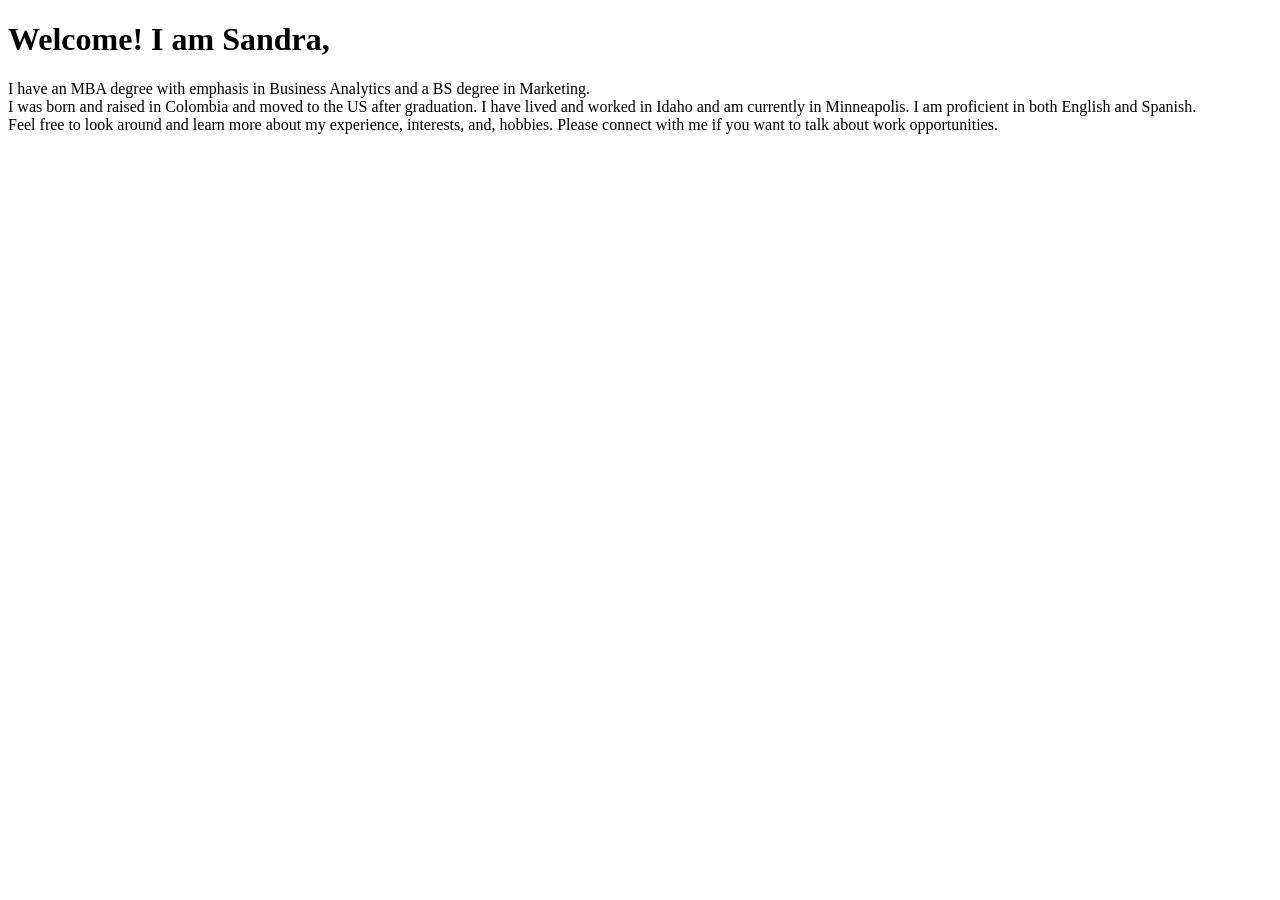
==== index.html @ ca22345c "start" ====
<!DOCTYPE html>
<html lang="en-us">
<head>
  <meta charset="UTF-8">
  <title>Sandra Pastrana</title>

</head>

<body>
<h1>Welcome! I am Sandra,</h1>

<p>I have an MBA degree with emphasis in Business Analytics and a BS degree in Marketing.

 <br>

  I was born and raised in Colombia and moved to the US after graduation. I have lived and worked in Idaho and am currently in Minneapolis. I am proficient in both English and Spanish.
  <br>
   
  
  Feel free to look around and learn more about my experience, interests, and, hobbies. Please connect with me if you want to talk about work opportunities.</p>
</body>

</html>
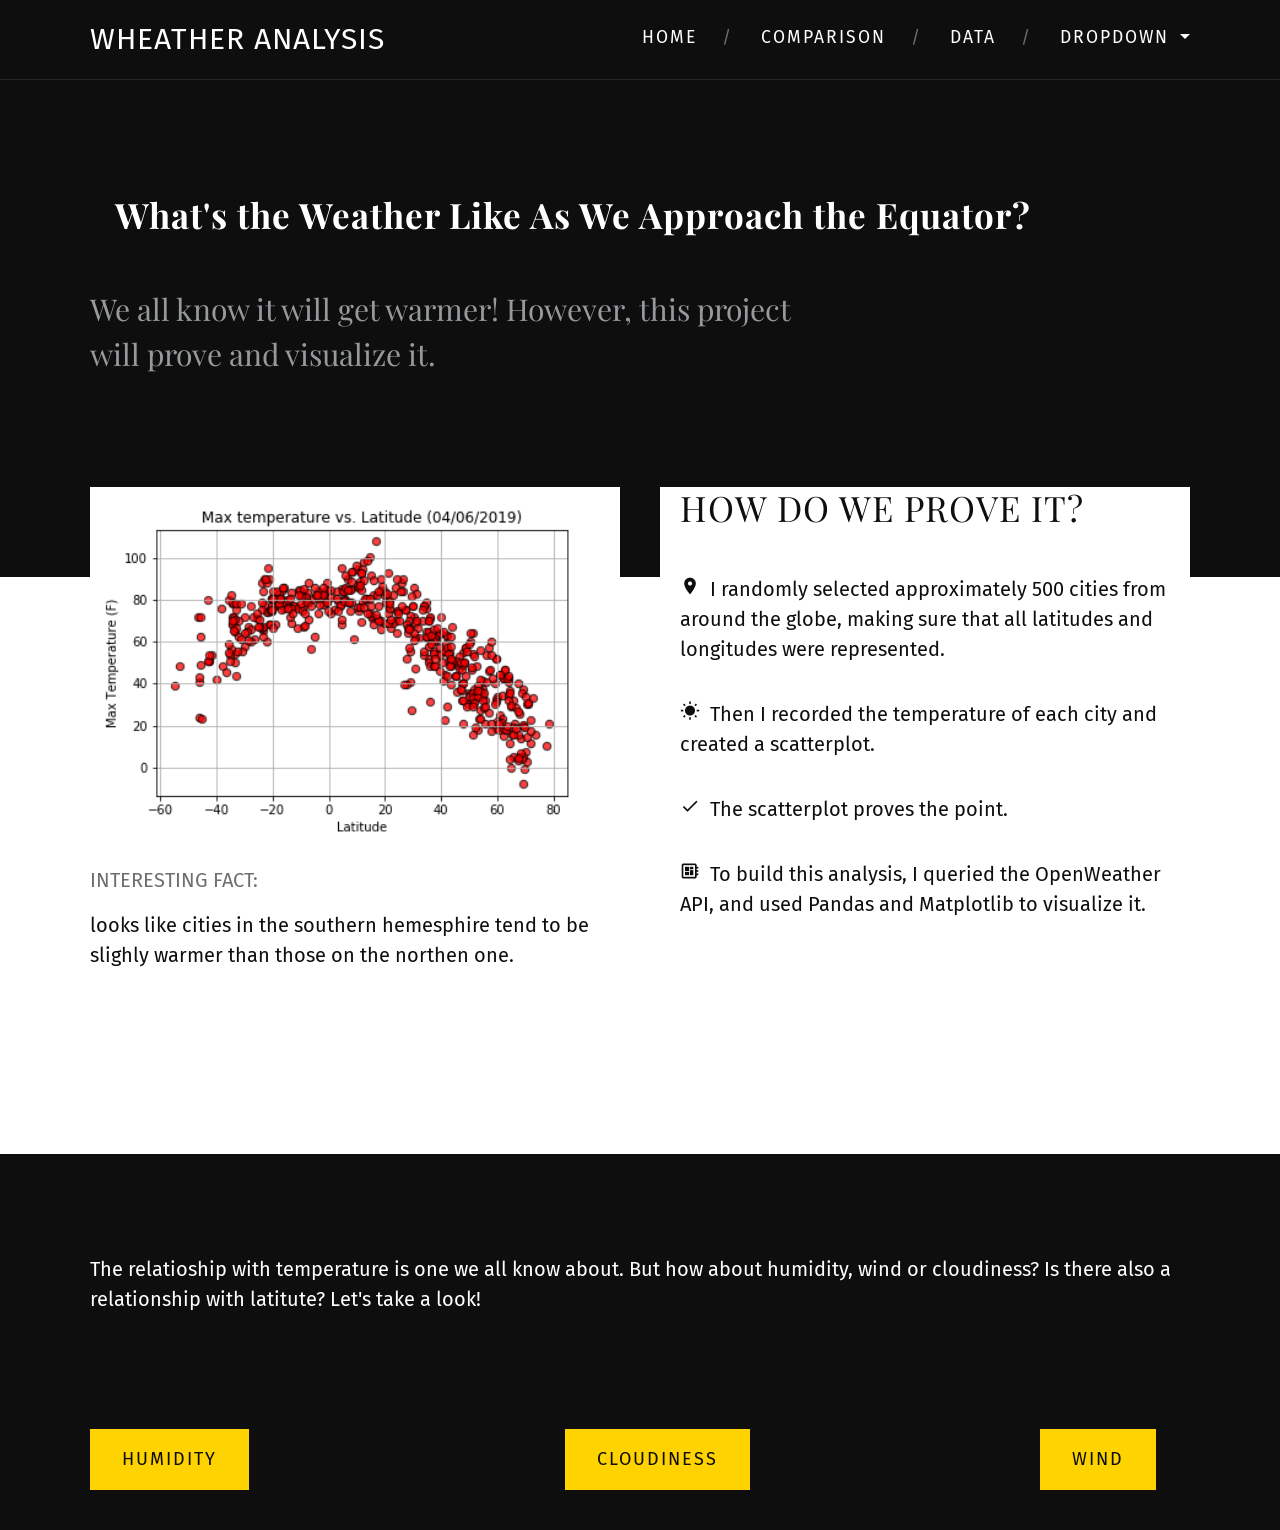
==== commit 4d3a3e01: "Weather Home page deployed" ====
--- a/index.html
+++ b/index.html
@@ -1,23 +1,174 @@
-<!DOCTYPE html>
-<html lang="en-us">
+<!doctype html>
+<html lang="en">
 <head>
-  <meta charset="UTF-8">
-  <title>Sandra Pastrana</title>
+    <meta charset="utf-8">
+    <meta name="Sandra Pastrana" content="width=device-width, initial-scale=1, shrink-to-fit=no">
 
+    <!-- Goole fonts -->
+    <link href="https://fonts.googleapis.com/css?family=Playfair+Display:400,700%7CFira+Sans:300,400,400i,600" rel="stylesheet">
+    <!-- Material icons -->
+    <link href="https://fonts.googleapis.com/icon?family=Material+Icons"
+      rel="stylesheet">
+    <!-- CSS -->
+    <link rel="stylesheet" href="css/theme.min.css">
+    <title>Wheather Analysis</title>
 </head>
 
 <body>
-<h1>Welcome! I am Sandra,</h1>
 
-<p>I have an MBA degree with emphasis in Business Analytics and a BS degree in Marketing.
+    <header class="site-header fixed-top bg-black border-bottom border-dark">
+        <a href="#content" class="sr-only sr-only-focusable">Skip to content</a>
+        <div class="container">
 
- <br>
+            <!-- Navbar -->
+            <nav class="navbar main-nav navbar-expand-lg navbar-dark" aria-label="Main navigation">
+                <a href="index.html" class="navbar-brand d-inline-flex text-uppercase">Wheather Analysis </a>
+                <button class="navbar-toggler" type="button" data-toggle="collapse" data-target="#navbarContent" aria-controls="navbarContent" aria-expanded="false" aria-label="Toggle navigation">
+                    <span class="navbar-toggler-icon"></span>
+                </button>
+                <div class="collapse navbar-collapse text-uppercase" id="navbarContent">
+                    <ul class="navbar-nav ml-auto">
+                        <li class="nav-item">
+                            <a href="#" class="nav-link">Home</a>
+                        </li>
+                        <li class="nav-item">
+                            <a href="#" class="nav-link">Comparison</a>
+                        </li>
+                        <li class="nav-item">
+                            <a href="#" class="nav-link">Data</a>
+                        </li>
+                    
+                    
+                        
+                    <li class="nav-item dropdown">
+                            <a class="nav-link dropdown-toggle" href="#" id="navbarDropdown" role="button" data-toggle="dropdown" aria-haspopup="true" aria-expanded="false">
+                                    Dropdown
+                                  </a>
+                                  <div class="dropdown-menu" aria-labelledby="navbarDropdown">
+                                        <a class="dropdown-item" href="#">one</a>
+                                        <a class="dropdown-item" href="#">Two</a>
+                                        <a class="dropdown-item" href="#">Three</a>
+                                                                   
+        
+                    </li> 
 
-  I was born and raised in Colombia and moved to the US after graduation. I have lived and worked in Idaho and am currently in Minneapolis. I am proficient in both English and Spanish.
-  <br>
-   
-  
-  Feel free to look around and learn more about my experience, interests, and, hobbies. Please connect with me if you want to talk about work opportunities.</p>
+
+                    </li>
+                    </ul>
+                </div>
+            </nav>
+        </div>
+    </header>
+
+    <main id="content">
+
+        <!-- Hero -->
+        <div class="container py-5 py-lg-6">
+                    <h3 class="card-header">What's the Weather Like As We Approach the Equator?</h3>
+                    <h1 class="display-3 pb-3"></h1>
+            <div class="row">
+                <div class="col-lg-8">
+                    <p class="lead font-serif mb-6 text-secondary">We all know it will get warmer! However, this project will prove and visualize it.</p>
+                </div>
+            </div>
+        </div>
+
+        <!-- Articles -->
+        <div class="bg-white text-black pb-5">
+            <div class="container py-2">
+                <div class="row mt-n6">
+                    <div class="col-md-6">
+                        <div class="card border-0 mb-5">
+                            <a href="article.html" class="h-100 img-rising" aria-hidden="true">
+                                <img class="card-img-top" src="img/LatitudeVsTemperaturePlot.png" alt="">
+                            </a>
+                            <div class="card-body px-0">
+                                <a href="#" class="d-block text-muted text-uppercase mb-2">Interesting fact:</a>
+                                <h2 class="card-title h3">
+                                    <!-- <a href="article.html">Why clean design creates better experiences</a> -->
+                                </h2>
+                                <!-- <div class="small text-muted mb-3">5 days ago | 5 min read</div> -->
+                                <p class="card-text">looks like cities in the southern hemesphire tend to be slighly warmer than those on the northen one.</p>
+                            </div>
+                        </div>
+                    </div>
+
+                    <div class="col-md-6">
+                        <div class="card border-0 mb-5">
+                            <!-- <a href="article.html" class="h-100 img-rising" aria-hidden="true">
+                                <img class="card-img-top" src="img/origami.jpg" alt="">
+                            </a>
+                            <div class="card-body px-0">
+                                <a href="#" class="d-block text-muted text-uppercase mb-2">Origami</a>
+                                <h2 class="card-title h3">
+                                    <a href="article.html">How to make origami for beginners</a>
+                                </h2>
+                                <div class="small text-muted mb-3">7 days ago | 8 min read</div>
+                                <p class="card-text">This is a sample intro paragraph and can be used to introduce readers to your article. Ut enim ad minim veniam, quis nostrud exercitation ullamco laboris nisi ut aliquip ex ea commodo consequat.</p>
+                            </div> -->
+
+                            <div class="container mb-6">
+                                
+                                        <h2 class="h3 font-weight-normal">HOW DO WE PROVE IT?</h2>
+                                        <br>                                        
+                                        <p class="mb-1"><i class="material-icons">place</i>&nbsp;&nbsp;I randomly selected approximately 500 cities from around the globe, making sure that all latitudes and longitudes were represented. </p>
+                                        <br>
+                                        <p class="mb-1"><i class="material-icons">wb_sunny</i>&nbsp;&nbsp;Then I recorded the temperature of each city and created a scatterplot.</p>
+                                        <br>
+                                        <p class="mb-1"><i class="material-icons">check</i>&nbsp;&nbsp;The scatterplot proves the point.</p>
+                                        <br>
+                                        <p class="mb-1"><i class="material-icons">developer_board</i>&nbsp;&nbsp;To build this analysis, I queried the OpenWeather API, and used Pandas and Matplotlib to visualize it.</p>
+                    
+                            </div>
+                                    
+                        </div>
+
+
+                    </div>
+                </div>
+
+            </div>
+
+                
+        </div>
+        </div>
+    </main>
+    
+    <!-- Footer -->
+    
+    <div class="row">
+            <div class="col-md-12">
+                    <div class="container pt-6 pb-2">
+                    <p class="mb-1">The relatioship with temperature is one we all know about. But how about humidity, wind or cloudiness? Is there also a relationship with latitute? Let's take a look!</p>
+                    </div>
+            </div>
+    </div>
+    <div class="row">
+            <div class="col-md-12">
+    <!-- -- <footer class="bg-light text-black">  -->
+                <div class="container pt-6 pb-2">
+                    <div class="row justify-content-md-between">
+                        <div class="col-4 col-md-2 mb-4">
+                            
+                            <button type="button" class="btn btn-primary">Humidity</button>
+                            
+                         </div> 
+                        <div class="col-4 col-md-2 mb-4">
+                                <button type="button" class="btn btn-primary">Cloudiness</button>
+                            
+                        </div>
+                        <div class="col-4 col-md-2 mb-4">
+                                <button type="button" class="btn btn-primary">wind      </button>
+                            
+             
+                    </div>
+                </div>
+            </div>
+        </div>
+            
+           
+    </div>
+    <!-- </footer> -->
+
+<script src="js/theme.min.js"></script>
 </body>
-
-</html>
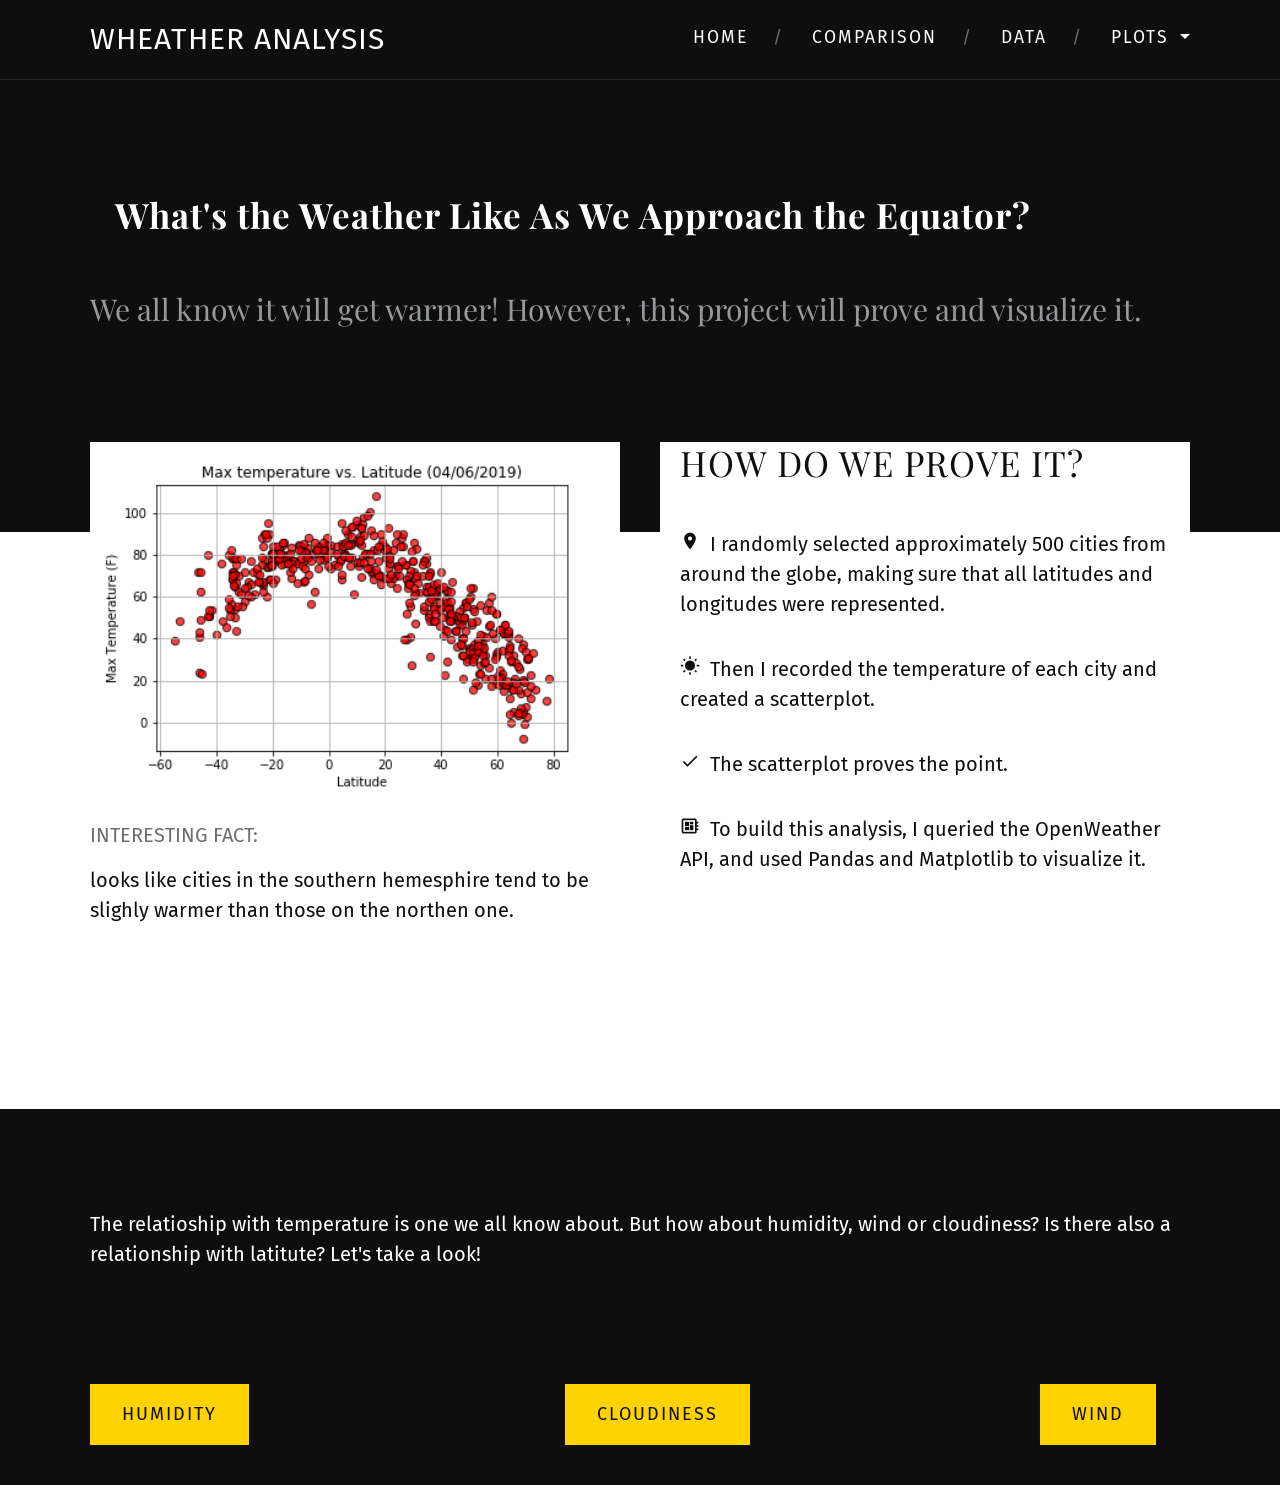
==== commit 3df02bd7: "Weather Home page deployed" ====
--- a/index.html
+++ b/index.html
@@ -17,7 +17,7 @@
 <body>
 
     <header class="site-header fixed-top bg-black border-bottom border-dark">
-        <a href="#content" class="sr-only sr-only-focusable">Skip to content</a>
+        <!-- <a href="#content" class="sr-only sr-only-focusable">Skip to content</a> -->
         <div class="container">
 
             <!-- Navbar -->
@@ -42,7 +42,7 @@
                         
                     <li class="nav-item dropdown">
                             <a class="nav-link dropdown-toggle" href="#" id="navbarDropdown" role="button" data-toggle="dropdown" aria-haspopup="true" aria-expanded="false">
-                                    Dropdown
+                                    Plots
                                   </a>
                                   <div class="dropdown-menu" aria-labelledby="navbarDropdown">
                                         <a class="dropdown-item" href="#">one</a>
@@ -67,7 +67,7 @@
                     <h3 class="card-header">What's the Weather Like As We Approach the Equator?</h3>
                     <h1 class="display-3 pb-3"></h1>
             <div class="row">
-                <div class="col-lg-8">
+                <div class="col-lg-12">
                     <p class="lead font-serif mb-6 text-secondary">We all know it will get warmer! However, this project will prove and visualize it.</p>
                 </div>
             </div>
@@ -95,17 +95,7 @@
 
                     <div class="col-md-6">
                         <div class="card border-0 mb-5">
-                            <!-- <a href="article.html" class="h-100 img-rising" aria-hidden="true">
-                                <img class="card-img-top" src="img/origami.jpg" alt="">
-                            </a>
-                            <div class="card-body px-0">
-                                <a href="#" class="d-block text-muted text-uppercase mb-2">Origami</a>
-                                <h2 class="card-title h3">
-                                    <a href="article.html">How to make origami for beginners</a>
-                                </h2>
-                                <div class="small text-muted mb-3">7 days ago | 8 min read</div>
-                                <p class="card-text">This is a sample intro paragraph and can be used to introduce readers to your article. Ut enim ad minim veniam, quis nostrud exercitation ullamco laboris nisi ut aliquip ex ea commodo consequat.</p>
-                            </div> -->
+               
 
                             <div class="container mb-6">
                                 
@@ -145,7 +135,7 @@
     </div>
     <div class="row">
             <div class="col-md-12">
-    <!-- -- <footer class="bg-light text-black">  -->
+
                 <div class="container pt-6 pb-2">
                     <div class="row justify-content-md-between">
                         <div class="col-4 col-md-2 mb-4">
@@ -168,7 +158,7 @@
             
            
     </div>
-    <!-- </footer> -->
+
 
 <script src="js/theme.min.js"></script>
 </body>
